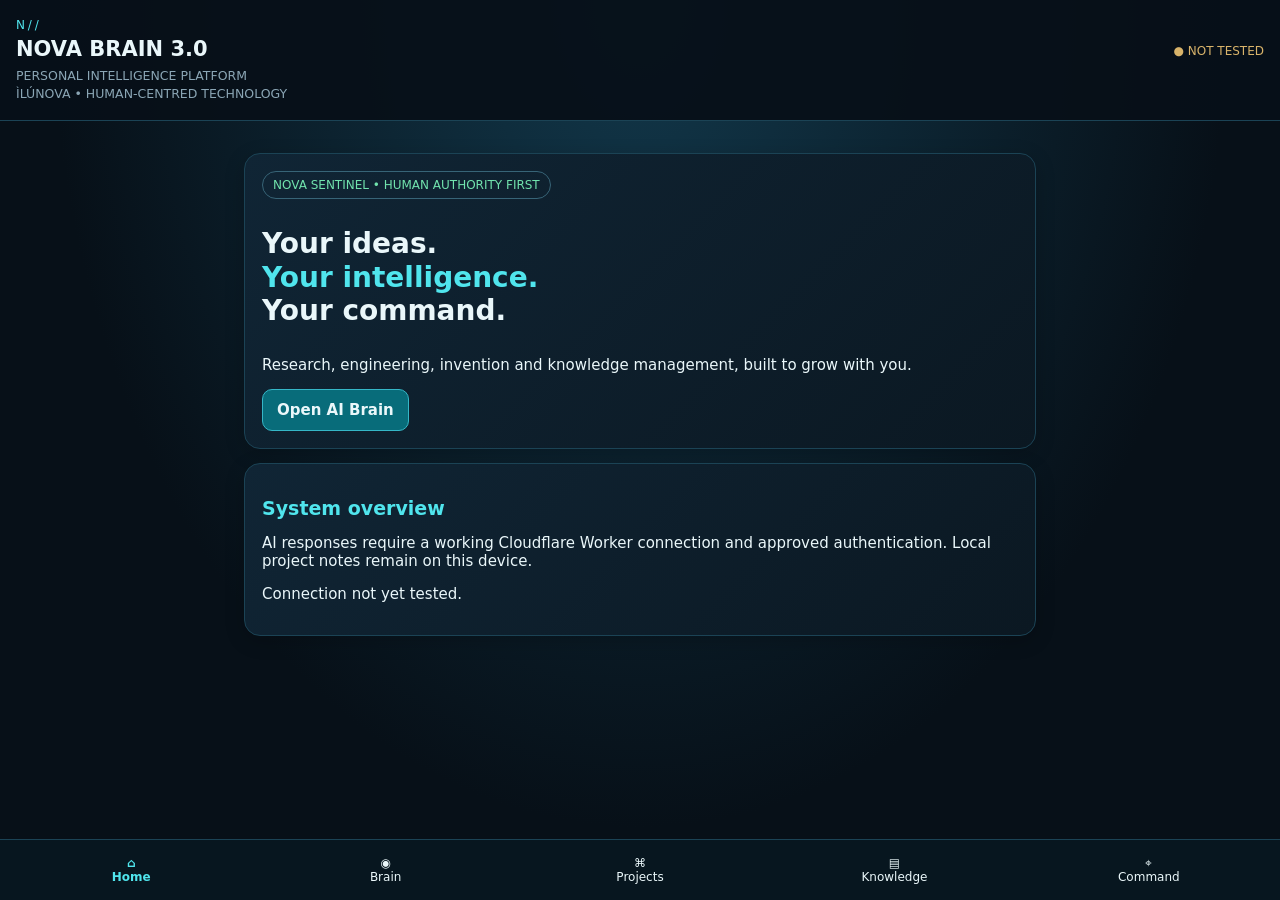
==== index.html @ 09edb377 "Fix NOVA chat request payload for deployed Worker" ====
<!doctype html>
<html lang="en"><head><meta charset="utf-8"><meta name="viewport" content="width=device-width,initial-scale=1,viewport-fit=cover"><meta name="theme-color" content="#071018"><meta name="description" content="NOVA BRAIN 3.0 personal intelligence platform"><link rel="manifest" href="./manifest.webmanifest"><title>NOVA BRAIN 3.0</title><style>
:root{color-scheme:dark;--bg:#071018;--panel:#0d1b27;--line:#1b4355;--cyan:#50e5ed;--gold:#d8b36a;--muted:#8ba6b5;--white:#eaf7fa;--green:#71e3ad}*{box-sizing:border-box}body{margin:0;background:radial-gradient(ellipse at top,#12384b,#071018 65%);color:var(--white);font:15px system-ui,Arial,sans-serif;min-height:100vh}header{padding:18px 16px;border-bottom:1px solid var(--line);background:#071018ee;position:sticky;top:0;z-index:3}.brand{color:var(--cyan);font-size:12px;letter-spacing:.24em}.top{display:flex;justify-content:space-between;align-items:center;gap:12px}h1{font-size:21px;margin:5px 0}h2{font-size:19px;color:var(--cyan)}h3{color:var(--gold)}small,.muted{color:var(--muted)}.status{font-size:12px;color:var(--gold)}main{max-width:820px;margin:auto;padding:18px 14px 100px}.panel{border:1px solid var(--line);background:linear-gradient(135deg,#102535,#0b1822);border-radius:16px;padding:17px;margin:14px 0;box-shadow:0 5px 20px #0003}.hero{font-size:28px;font-weight:750;line-height:1.2}.hero em{font-style:normal;color:var(--cyan)}button,input,textarea{font:inherit}button{border:1px solid var(--line);background:#123345;color:var(--white);border-radius:10px;padding:11px 14px;cursor:pointer}button.primary{background:#086c7a;border-color:#35b7c7;font-weight:700}button:disabled{opacity:.55}input,textarea{background:#07151f;border:1px solid #315568;border-radius:10px;color:var(--white);padding:12px;width:100%}textarea{min-height:100px;resize:vertical}.actions{display:flex;gap:8px;flex-wrap:wrap;margin-top:10px}.log{min-height:160px;max-height:52vh;overflow:auto;white-space:pre-wrap;overflow-wrap:anywhere}.msg{padding:11px;margin:8px 0;border:1px solid #274a5a;border-radius:12px;background:#091924}.msg.user{border-color:#267e8b}.msg strong{color:var(--gold);display:block;margin-bottom:5px}.hidden{display:none!important}nav{position:fixed;bottom:0;left:0;right:0;display:flex;justify-content:space-around;background:#081720f5;border-top:1px solid var(--line);padding:8px 4px max(8px,env(safe-area-inset-bottom));z-index:5}nav button{border:0;background:transparent;font-size:12px;flex:1;padding:8px 2px}nav button.active{color:var(--cyan);font-weight:700}.pill{display:inline-block;border:1px solid #376477;border-radius:20px;padding:6px 10px;color:var(--green);font-size:12px}.item{padding:10px 0;border-bottom:1px solid var(--line)}.item:last-child{border:0}label{display:block;color:var(--muted);margin:12px 0 6px}.warn{color:#f3c98a}.error{color:#ffb0aa}
</style></head><body><header><div class="top"><div><div class="brand">N//</div><h1>NOVA BRAIN 3.0</h1><small>PERSONAL INTELLIGENCE PLATFORM</small></div><span class="status" id="status">● NOT TESTED</span></div><small>ÌLÚNOVA • HUMAN-CENTRED TECHNOLOGY</small></header><main>
<section id="home"><div class="panel"><div class="pill">NOVA SENTINEL • HUMAN AUTHORITY FIRST</div><p class="hero">Your ideas.<br><em>Your intelligence.</em><br>Your command.</p><p>Research, engineering, invention and knowledge management, built to grow with you.</p><button class="primary" data-go="brain">Open AI Brain</button></div><div class="panel"><h2>System overview</h2><p>AI responses require a working Cloudflare Worker connection and approved authentication. Local project notes remain on this device.</p><p id="overview">Connection not yet tested.</p></div></section>
<section id="brain" class="hidden"><h2>AI Brain</h2><p class="muted">Secure conversation workspace • backend connection required</p><div class="panel"><h3>Conversation Console</h3><div class="log" id="log" aria-live="polite"><div class="msg"><strong>NOVA</strong>Interface ready. Use Test connection first.</div></div><label for="prompt">Message to NOVA</label><textarea id="prompt" maxlength="4000" placeholder="Ask NOVA a question..."></textarea><div class="actions"><button class="primary" id="send">Send to NOVA</button><button id="test">Test connection</button><button id="clear">Clear conversation</button></div><p class="muted" id="feedback"></p></div></section>
<section id="projects" class="hidden"><h2>Projects</h2><div class="panel"><p class="muted">Private local project notes (stored in this browser).</p><label for="projectName">Project name</label><input id="projectName" maxlength="100" placeholder="e.g. ILÚNOVA Engineering"><label for="projectNote">Description</label><textarea id="projectNote" maxlength="3000" placeholder="Project goals and next steps"></textarea><button id="addProject" class="primary">Save project</button><div id="projectList"></div></div></section>
<section id="knowledge" class="hidden"><h2>Knowledge Base</h2><div class="panel"><p class="muted">Local notes only. Do not store passwords, API keys or sensitive information here.</p><label for="noteTitle">Title</label><input id="noteTitle" maxlength="100" placeholder="Research topic"><label for="noteBody">Note</label><textarea id="noteBody" maxlength="5000" placeholder="Your findings"></textarea><div class="actions"><button id="addNote" class="primary">Save note</button><button id="export">Export local data</button></div><div id="noteList"></div></div></section>
<section id="command" class="hidden"><h2>Command Center</h2><div class="panel"><h3>Connection</h3><p>Cloudflare Worker:</p><small id="endpoint"></small><p id="health">Not tested.</p><button id="check">Check Worker status</button></div><div class="panel"><h3>NOVA SENTINEL</h3><p>Founder approval is required before external actions. This interface does not automatically transfer money, modify external services, or execute AI-generated commands.</p><p class="warn">Do not paste API keys or NOVA_ACCESS_TOKEN into this app. Browser authentication must be configured securely on the backend.</p></div></section>
</main><nav aria-label="Main navigation"><button data-go="home" class="active">⌂<br>Home</button><button data-go="brain">◉<br>Brain</button><button data-go="projects">⌘<br>Projects</button><button data-go="knowledge">▤<br>Knowledge</button><button data-go="command">⌖<br>Command</button></nav><script>
'use strict';
const WORKER='https://nova-ai-worker.firstmajid75.workers.dev';
const $=id=>document.getElementById(id);
$('endpoint').textContent=WORKER;
const tabs=['home','brain','projects','knowledge','command'];
function go(name){for(const t of tabs)$(t).classList.toggle('hidden',t!==name);document.querySelectorAll('[data-go]').forEach(b=>b.classList.toggle('active',b.dataset.go===name));}
document.querySelectorAll('[data-go]').forEach(b=>b.addEventListener('click',()=>go(b.dataset.go)));
function message(role,content){const d=document.createElement('div');d.className='msg '+(role==='You'?'user':'');const strong=document.createElement('strong');strong.textContent=role;const body=document.createElement('div');body.textContent=content;d.append(strong,body);$('log').append(d);$('log').scrollTop=$('log').scrollHeight;}
let conversation=[];
async function request(path,options={}){const ctrl=new AbortController();const timer=setTimeout(()=>ctrl.abort(),20000);try{return await fetch(WORKER+path,{...options,mode:'cors',credentials:'omit',signal:ctrl.signal,cache:'no-store'});}finally{clearTimeout(timer);}}
async function check(){ $('health').textContent='Checking...';try{const r=await request('/');const raw=await r.text();let data;try{data=JSON.parse(raw)}catch{data={message:raw.slice(0,200)}}const result=`Worker HTTP ${r.status}: ${data.status||data.message||data.name||'Response received'}`;$('health').textContent=result;$('overview').textContent=result;$('status').textContent=r.ok?'● WORKER ONLINE':'● WORKER ERROR';return r.ok;}catch(e){const result='Worker unreachable from this page: '+(e.name==='AbortError'?'request timed out':e.message)+'. Check deployment and CORS.';$('health').textContent=result;$('overview').textContent=result;$('status').textContent='● CONNECTION ERROR';return false;}}
$('check').onclick=check;$('test').onclick=check;
$('clear').onclick=()=>{conversation=[];$('log').replaceChildren();message('NOVA','Conversation cleared on this page.');};
$('send').onclick=async()=>{const prompt=$('prompt').value.trim();if(!prompt)return;message('You',prompt);$('prompt').value='';$('send').disabled=true;$('feedback').textContent='Contacting NOVA backend...';const candidate=[...conversation,{role:'user',content:prompt}].slice(-12);try{const r=await request('/chat',{method:'POST',headers:{'Content-Type':'application/json'},body:JSON.stringify({message:prompt})});const raw=await r.text();let data;try{data=JSON.parse(raw)}catch{data={error:raw.slice(0,250)}}if(!r.ok){let detail=typeof data.error==='string'?data.error:(data.error?.message||data.message||'Request rejected');if(r.status===401||r.status===403)detail='Authentication is required. Configure secure browser login (such as Cloudflare Access); do not insert the secret token in HTML.';throw Error(`HTTP ${r.status}: ${detail}`);}const answer=data.reply||data.response||data.message||data.output_text||data.choices?.[0]?.message?.content;if(typeof answer!=='string'||!answer.trim())throw Error('Worker replied, but no recognized AI response text was returned. Check backend response format.');message('NOVA',answer);conversation=[...candidate,{role:'assistant',content:answer}].slice(-12);$('feedback').textContent='Response received.';$('status').textContent='● AI RESPONDING';}catch(e){message('System','AI connection not yet working: '+(e.name==='AbortError'?'request timed out':e.message));$('feedback').textContent='Backend configuration or authentication needs attention.';}finally{$('send').disabled=false;}};
const key='nova_brain_3_local_v1';function load(){try{const o=JSON.parse(localStorage.getItem(key)||'{}');return {projects:Array.isArray(o.projects)?o.projects:[],notes:Array.isArray(o.notes)?o.notes:[]};}catch{return {projects:[],notes:[]}}}let store=load();function save(){try{localStorage.setItem(key,JSON.stringify(store));return true}catch{alert('Browser storage unavailable. Export your data for backup.');return false;}}
function render(kind,target){const root=$(target);root.replaceChildren();store[kind].forEach((entry,i)=>{const d=document.createElement('div');d.className='item';const h=document.createElement('h3');h.textContent=entry.title;const p=document.createElement('p');p.style.whiteSpace='pre-wrap';p.textContent=entry.body;const b=document.createElement('button');b.textContent='Delete';b.onclick=()=>{if(confirm('Delete this local item?')){store[kind].splice(i,1);save();render(kind,target)}};d.append(h,p,b);root.append(d);});}
function add(kind,titleId,bodyId,target){const title=$(titleId).value.trim(),body=$(bodyId).value.trim();if(!title)return alert('Enter a title first.');store[kind].unshift({title,body,created:new Date().toISOString()});save();$(titleId).value='';$(bodyId).value='';render(kind,target);}
$('addProject').onclick=()=>add('projects','projectName','projectNote','projectList');$('addNote').onclick=()=>add('notes','noteTitle','noteBody','noteList');
$('export').onclick=()=>{const blob=new Blob([JSON.stringify(store,null,2)],{type:'application/json'});const url=URL.createObjectURL(blob);const a=document.createElement('a');a.href=url;a.download='nova-local-backup.json';a.click();setTimeout(()=>URL.revokeObjectURL(url),1000)};
render('projects','projectList');render('notes','noteList');
</script></body></html>
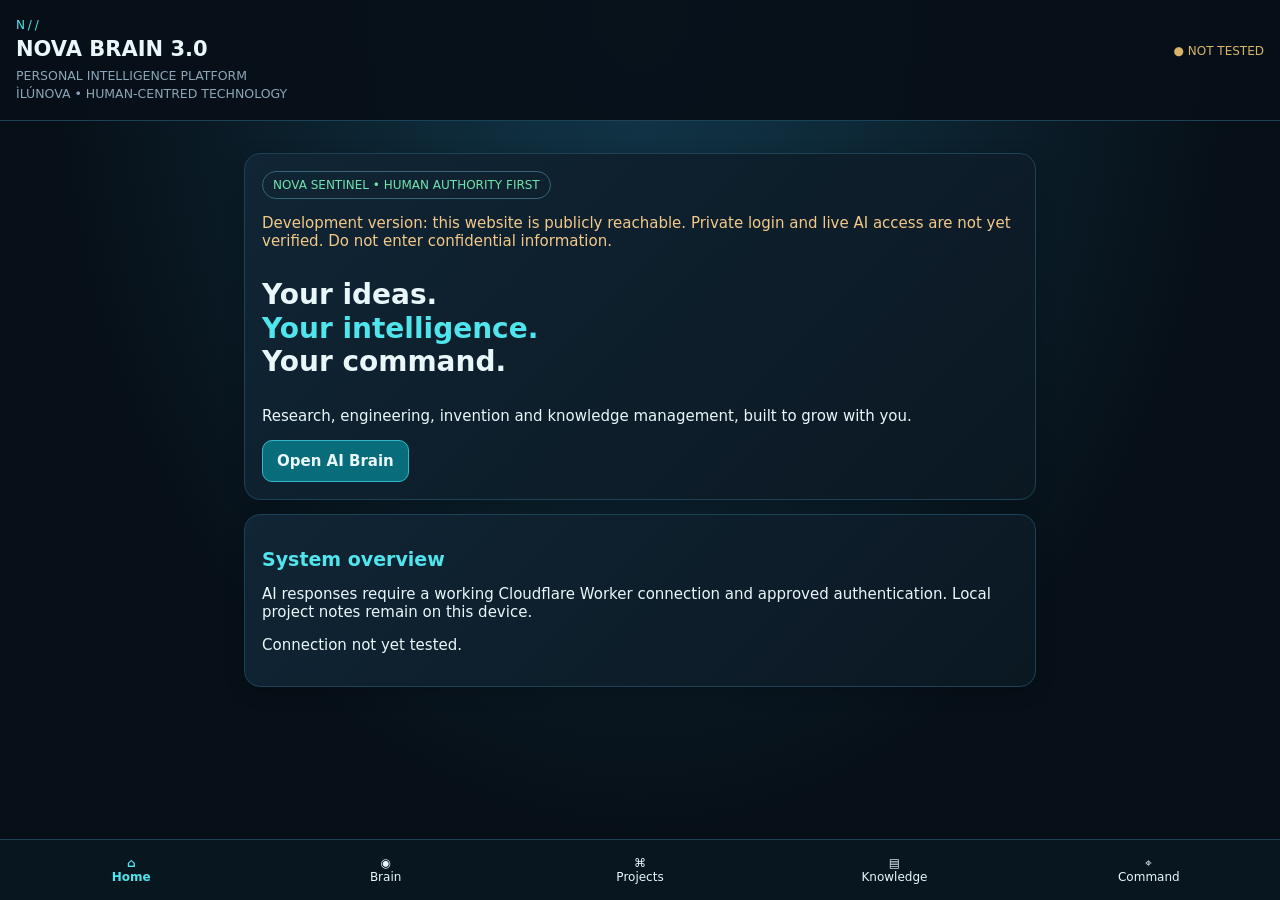
==== commit 36de53fc: "Add visible privacy warnings before private authentication is ready" ====
--- a/index.html
+++ b/index.html
@@ -2,10 +2,10 @@
 <html lang="en"><head><meta charset="utf-8"><meta name="viewport" content="width=device-width,initial-scale=1,viewport-fit=cover"><meta name="theme-color" content="#071018"><meta name="description" content="NOVA BRAIN 3.0 personal intelligence platform"><link rel="manifest" href="./manifest.webmanifest"><title>NOVA BRAIN 3.0</title><style>
 :root{color-scheme:dark;--bg:#071018;--panel:#0d1b27;--line:#1b4355;--cyan:#50e5ed;--gold:#d8b36a;--muted:#8ba6b5;--white:#eaf7fa;--green:#71e3ad}*{box-sizing:border-box}body{margin:0;background:radial-gradient(ellipse at top,#12384b,#071018 65%);color:var(--white);font:15px system-ui,Arial,sans-serif;min-height:100vh}header{padding:18px 16px;border-bottom:1px solid var(--line);background:#071018ee;position:sticky;top:0;z-index:3}.brand{color:var(--cyan);font-size:12px;letter-spacing:.24em}.top{display:flex;justify-content:space-between;align-items:center;gap:12px}h1{font-size:21px;margin:5px 0}h2{font-size:19px;color:var(--cyan)}h3{color:var(--gold)}small,.muted{color:var(--muted)}.status{font-size:12px;color:var(--gold)}main{max-width:820px;margin:auto;padding:18px 14px 100px}.panel{border:1px solid var(--line);background:linear-gradient(135deg,#102535,#0b1822);border-radius:16px;padding:17px;margin:14px 0;box-shadow:0 5px 20px #0003}.hero{font-size:28px;font-weight:750;line-height:1.2}.hero em{font-style:normal;color:var(--cyan)}button,input,textarea{font:inherit}button{border:1px solid var(--line);background:#123345;color:var(--white);border-radius:10px;padding:11px 14px;cursor:pointer}button.primary{background:#086c7a;border-color:#35b7c7;font-weight:700}button:disabled{opacity:.55}input,textarea{background:#07151f;border:1px solid #315568;border-radius:10px;color:var(--white);padding:12px;width:100%}textarea{min-height:100px;resize:vertical}.actions{display:flex;gap:8px;flex-wrap:wrap;margin-top:10px}.log{min-height:160px;max-height:52vh;overflow:auto;white-space:pre-wrap;overflow-wrap:anywhere}.msg{padding:11px;margin:8px 0;border:1px solid #274a5a;border-radius:12px;background:#091924}.msg.user{border-color:#267e8b}.msg strong{color:var(--gold);display:block;margin-bottom:5px}.hidden{display:none!important}nav{position:fixed;bottom:0;left:0;right:0;display:flex;justify-content:space-around;background:#081720f5;border-top:1px solid var(--line);padding:8px 4px max(8px,env(safe-area-inset-bottom));z-index:5}nav button{border:0;background:transparent;font-size:12px;flex:1;padding:8px 2px}nav button.active{color:var(--cyan);font-weight:700}.pill{display:inline-block;border:1px solid #376477;border-radius:20px;padding:6px 10px;color:var(--green);font-size:12px}.item{padding:10px 0;border-bottom:1px solid var(--line)}.item:last-child{border:0}label{display:block;color:var(--muted);margin:12px 0 6px}.warn{color:#f3c98a}.error{color:#ffb0aa}
 </style></head><body><header><div class="top"><div><div class="brand">N//</div><h1>NOVA BRAIN 3.0</h1><small>PERSONAL INTELLIGENCE PLATFORM</small></div><span class="status" id="status">● NOT TESTED</span></div><small>ÌLÚNOVA • HUMAN-CENTRED TECHNOLOGY</small></header><main>
-<section id="home"><div class="panel"><div class="pill">NOVA SENTINEL • HUMAN AUTHORITY FIRST</div><p class="hero">Your ideas.<br><em>Your intelligence.</em><br>Your command.</p><p>Research, engineering, invention and knowledge management, built to grow with you.</p><button class="primary" data-go="brain">Open AI Brain</button></div><div class="panel"><h2>System overview</h2><p>AI responses require a working Cloudflare Worker connection and approved authentication. Local project notes remain on this device.</p><p id="overview">Connection not yet tested.</p></div></section>
-<section id="brain" class="hidden"><h2>AI Brain</h2><p class="muted">Secure conversation workspace • backend connection required</p><div class="panel"><h3>Conversation Console</h3><div class="log" id="log" aria-live="polite"><div class="msg"><strong>NOVA</strong>Interface ready. Use Test connection first.</div></div><label for="prompt">Message to NOVA</label><textarea id="prompt" maxlength="4000" placeholder="Ask NOVA a question..."></textarea><div class="actions"><button class="primary" id="send">Send to NOVA</button><button id="test">Test connection</button><button id="clear">Clear conversation</button></div><p class="muted" id="feedback"></p></div></section>
-<section id="projects" class="hidden"><h2>Projects</h2><div class="panel"><p class="muted">Private local project notes (stored in this browser).</p><label for="projectName">Project name</label><input id="projectName" maxlength="100" placeholder="e.g. ILÚNOVA Engineering"><label for="projectNote">Description</label><textarea id="projectNote" maxlength="3000" placeholder="Project goals and next steps"></textarea><button id="addProject" class="primary">Save project</button><div id="projectList"></div></div></section>
-<section id="knowledge" class="hidden"><h2>Knowledge Base</h2><div class="panel"><p class="muted">Local notes only. Do not store passwords, API keys or sensitive information here.</p><label for="noteTitle">Title</label><input id="noteTitle" maxlength="100" placeholder="Research topic"><label for="noteBody">Note</label><textarea id="noteBody" maxlength="5000" placeholder="Your findings"></textarea><div class="actions"><button id="addNote" class="primary">Save note</button><button id="export">Export local data</button></div><div id="noteList"></div></div></section>
+<section id="home"><div class="panel"><div class="pill">NOVA SENTINEL • HUMAN AUTHORITY FIRST</div><p class="warn">Development version: this website is publicly reachable. Private login and live AI access are not yet verified. Do not enter confidential information.</p><p class="hero">Your ideas.<br><em>Your intelligence.</em><br>Your command.</p><p>Research, engineering, invention and knowledge management, built to grow with you.</p><button class="primary" data-go="brain">Open AI Brain</button></div><div class="panel"><h2>System overview</h2><p>AI responses require a working Cloudflare Worker connection and approved authentication. Local project notes remain on this device.</p><p id="overview">Connection not yet tested.</p></div></section>
+<section id="brain" class="hidden"><h2>AI Brain</h2><p class="muted">Secure conversation workspace • backend connection required</p><div class="panel"><h3>Conversation Console</h3><div class="log" id="log" aria-live="polite"><div class="msg"><strong>NOVA</strong>Interface ready. Use Test connection first.</div></div><label for="prompt">Message to NOVA</label><textarea id="prompt" maxlength="4000" placeholder="Ask NOVA a question..."></textarea><div class="actions"><button class="primary" id="send">Send to NOVA</button><button id="test">Check Worker status</button><button id="clear">Clear conversation</button></div><p class="muted" id="feedback"></p></div></section>
+<section id="projects" class="hidden"><h2>Projects</h2><div class="panel"><p class="muted">Notes stored in this browser are not encrypted. Avoid confidential inventions, passwords, identity documents and sensitive personal data.</p><label for="projectName">Project name</label><input id="projectName" maxlength="100" placeholder="e.g. ILÚNOVA Engineering"><label for="projectNote">Description</label><textarea id="projectNote" maxlength="3000" placeholder="Project goals and next steps"></textarea><button id="addProject" class="primary">Save project</button><div id="projectList"></div></div></section>
+<section id="knowledge" class="hidden"><h2>Knowledge Base</h2><div class="panel"><p class="muted">Local browser notes are not encrypted or synced. Do not store passwords, API keys, confidential inventions, identity documents or sensitive information here.</p><label for="noteTitle">Title</label><input id="noteTitle" maxlength="100" placeholder="Research topic"><label for="noteBody">Note</label><textarea id="noteBody" maxlength="5000" placeholder="Your findings"></textarea><div class="actions"><button id="addNote" class="primary">Save note</button><button id="export">Export local data</button></div><div id="noteList"></div></div></section>
 <section id="command" class="hidden"><h2>Command Center</h2><div class="panel"><h3>Connection</h3><p>Cloudflare Worker:</p><small id="endpoint"></small><p id="health">Not tested.</p><button id="check">Check Worker status</button></div><div class="panel"><h3>NOVA SENTINEL</h3><p>Founder approval is required before external actions. This interface does not automatically transfer money, modify external services, or execute AI-generated commands.</p><p class="warn">Do not paste API keys or NOVA_ACCESS_TOKEN into this app. Browser authentication must be configured securely on the backend.</p></div></section>
 </main><nav aria-label="Main navigation"><button data-go="home" class="active">⌂<br>Home</button><button data-go="brain">◉<br>Brain</button><button data-go="projects">⌘<br>Projects</button><button data-go="knowledge">▤<br>Knowledge</button><button data-go="command">⌖<br>Command</button></nav><script>
 'use strict';
@@ -18,10 +18,10 @@
 function message(role,content){const d=document.createElement('div');d.className='msg '+(role==='You'?'user':'');const strong=document.createElement('strong');strong.textContent=role;const body=document.createElement('div');body.textContent=content;d.append(strong,body);$('log').append(d);$('log').scrollTop=$('log').scrollHeight;}
 let conversation=[];
 async function request(path,options={}){const ctrl=new AbortController();const timer=setTimeout(()=>ctrl.abort(),20000);try{return await fetch(WORKER+path,{...options,mode:'cors',credentials:'omit',signal:ctrl.signal,cache:'no-store'});}finally{clearTimeout(timer);}}
-async function check(){ $('health').textContent='Checking...';try{const r=await request('/');const raw=await r.text();let data;try{data=JSON.parse(raw)}catch{data={message:raw.slice(0,200)}}const result=`Worker HTTP ${r.status}: ${data.status||data.message||data.name||'Response received'}`;$('health').textContent=result;$('overview').textContent=result;$('status').textContent=r.ok?'● WORKER ONLINE':'● WORKER ERROR';return r.ok;}catch(e){const result='Worker unreachable from this page: '+(e.name==='AbortError'?'request timed out':e.message)+'. Check deployment and CORS.';$('health').textContent=result;$('overview').textContent=result;$('status').textContent='● CONNECTION ERROR';return false;}}
+async function check(){ $('health').textContent='Checking...';try{const r=await request('/');const raw=await r.text();let data;try{data=JSON.parse(raw)}catch{data={message:raw.slice(0,200)}}const result=`Worker HTTP ${r.status}: ${data.status||data.message||data.name||'Response received'}. This checks Worker availability, not OpenAI or private login.`;$('health').textContent=result;$('overview').textContent=result;$('status').textContent=r.ok?'● WORKER ONLINE':'● WORKER ERROR';return r.ok;}catch(e){const result='Worker unreachable from this page: '+(e.name==='AbortError'?'request timed out':e.message)+'. Check deployment and CORS.';$('health').textContent=result;$('overview').textContent=result;$('status').textContent='● CONNECTION ERROR';return false;}}
 $('check').onclick=check;$('test').onclick=check;
 $('clear').onclick=()=>{conversation=[];$('log').replaceChildren();message('NOVA','Conversation cleared on this page.');};
-$('send').onclick=async()=>{const prompt=$('prompt').value.trim();if(!prompt)return;message('You',prompt);$('prompt').value='';$('send').disabled=true;$('feedback').textContent='Contacting NOVA backend...';const candidate=[...conversation,{role:'user',content:prompt}].slice(-12);try{const r=await request('/chat',{method:'POST',headers:{'Content-Type':'application/json'},body:JSON.stringify({message:prompt})});const raw=await r.text();let data;try{data=JSON.parse(raw)}catch{data={error:raw.slice(0,250)}}if(!r.ok){let detail=typeof data.error==='string'?data.error:(data.error?.message||data.message||'Request rejected');if(r.status===401||r.status===403)detail='Authentication is required. Configure secure browser login (such as Cloudflare Access); do not insert the secret token in HTML.';throw Error(`HTTP ${r.status}: ${detail}`);}const answer=data.reply||data.response||data.message||data.output_text||data.choices?.[0]?.message?.content;if(typeof answer!=='string'||!answer.trim())throw Error('Worker replied, but no recognized AI response text was returned. Check backend response format.');message('NOVA',answer);conversation=[...candidate,{role:'assistant',content:answer}].slice(-12);$('feedback').textContent='Response received.';$('status').textContent='● AI RESPONDING';}catch(e){message('System','AI connection not yet working: '+(e.name==='AbortError'?'request timed out':e.message));$('feedback').textContent='Backend configuration or authentication needs attention.';}finally{$('send').disabled=false;}};
+$('send').onclick=async()=>{const prompt=$('prompt').value.trim();if(!prompt)return;message('You',prompt);$('prompt').value='';$('send').disabled=true;$('feedback').textContent='Contacting NOVA backend...';const candidate=[...conversation,{role:'user',content:prompt}].slice(-12);try{const r=await request('/chat',{method:'POST',headers:{'Content-Type':'application/json'},body:JSON.stringify({message:prompt})});const raw=await r.text();let data;try{data=JSON.parse(raw)}catch{data={error:'Unexpected backend response'}}if(!r.ok){let detail=typeof data.error==='string'?data.error:(data.error?.message||data.message||'Request rejected');if(r.status===401||r.status===403)detail='Authentication is required. Configure secure browser login (such as Cloudflare Access); do not insert the secret token in HTML.';if(r.status===502 && data.code)detail+=` (${data.code}${Number.isInteger(data.upstream_status)?`, upstream HTTP ${data.upstream_status}`:''})`;throw Error(`HTTP ${r.status}: ${detail}`);}const answer=data.reply||data.response||data.message||data.output_text||data.choices?.[0]?.message?.content;if(typeof answer!=='string'||!answer.trim())throw Error('Worker replied, but no recognized AI response text was returned. Check backend response format.');message('NOVA',answer);conversation=[...candidate,{role:'assistant',content:answer}].slice(-12);$('feedback').textContent='Response received.';$('status').textContent='● AI RESPONDING';}catch(e){message('System','AI connection not yet working: '+(e.name==='AbortError'?'request timed out':e.message));$('feedback').textContent='Backend configuration or authentication needs attention.';}finally{$('send').disabled=false;}};
 const key='nova_brain_3_local_v1';function load(){try{const o=JSON.parse(localStorage.getItem(key)||'{}');return {projects:Array.isArray(o.projects)?o.projects:[],notes:Array.isArray(o.notes)?o.notes:[]};}catch{return {projects:[],notes:[]}}}let store=load();function save(){try{localStorage.setItem(key,JSON.stringify(store));return true}catch{alert('Browser storage unavailable. Export your data for backup.');return false;}}
 function render(kind,target){const root=$(target);root.replaceChildren();store[kind].forEach((entry,i)=>{const d=document.createElement('div');d.className='item';const h=document.createElement('h3');h.textContent=entry.title;const p=document.createElement('p');p.style.whiteSpace='pre-wrap';p.textContent=entry.body;const b=document.createElement('button');b.textContent='Delete';b.onclick=()=>{if(confirm('Delete this local item?')){store[kind].splice(i,1);save();render(kind,target)}};d.append(h,p,b);root.append(d);});}
 function add(kind,titleId,bodyId,target){const title=$(titleId).value.trim(),body=$(bodyId).value.trim();if(!title)return alert('Enter a title first.');store[kind].unshift({title,body,created:new Date().toISOString()});save();$(titleId).value='';$(bodyId).value='';render(kind,target);}
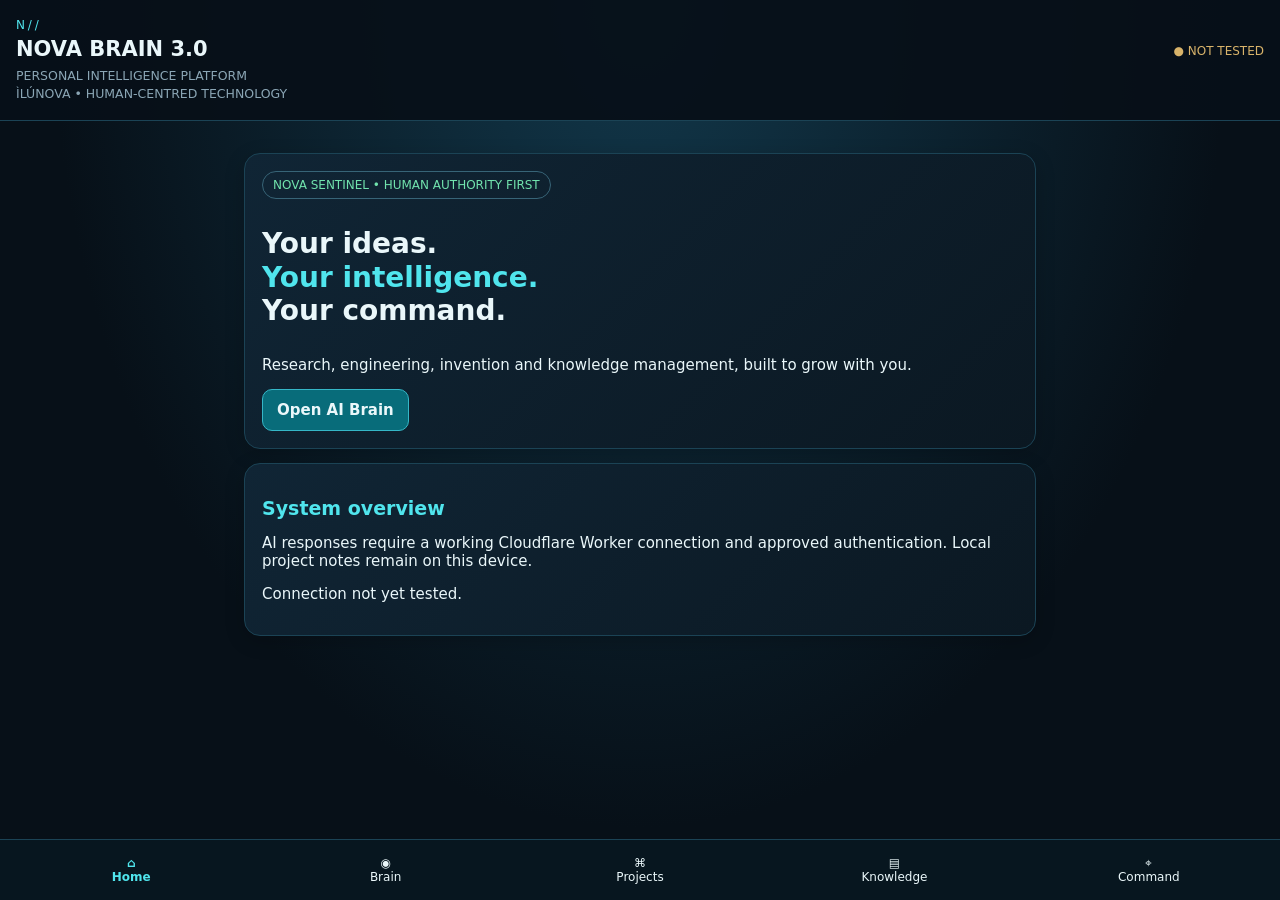
==== commit 9797f38e: "Fix conversation history transport and clarify health versus AI checks" ====
--- a/index.html
+++ b/index.html
@@ -2,10 +2,10 @@
 <html lang="en"><head><meta charset="utf-8"><meta name="viewport" content="width=device-width,initial-scale=1,viewport-fit=cover"><meta name="theme-color" content="#071018"><meta name="description" content="NOVA BRAIN 3.0 personal intelligence platform"><link rel="manifest" href="./manifest.webmanifest"><title>NOVA BRAIN 3.0</title><style>
 :root{color-scheme:dark;--bg:#071018;--panel:#0d1b27;--line:#1b4355;--cyan:#50e5ed;--gold:#d8b36a;--muted:#8ba6b5;--white:#eaf7fa;--green:#71e3ad}*{box-sizing:border-box}body{margin:0;background:radial-gradient(ellipse at top,#12384b,#071018 65%);color:var(--white);font:15px system-ui,Arial,sans-serif;min-height:100vh}header{padding:18px 16px;border-bottom:1px solid var(--line);background:#071018ee;position:sticky;top:0;z-index:3}.brand{color:var(--cyan);font-size:12px;letter-spacing:.24em}.top{display:flex;justify-content:space-between;align-items:center;gap:12px}h1{font-size:21px;margin:5px 0}h2{font-size:19px;color:var(--cyan)}h3{color:var(--gold)}small,.muted{color:var(--muted)}.status{font-size:12px;color:var(--gold)}main{max-width:820px;margin:auto;padding:18px 14px 100px}.panel{border:1px solid var(--line);background:linear-gradient(135deg,#102535,#0b1822);border-radius:16px;padding:17px;margin:14px 0;box-shadow:0 5px 20px #0003}.hero{font-size:28px;font-weight:750;line-height:1.2}.hero em{font-style:normal;color:var(--cyan)}button,input,textarea{font:inherit}button{border:1px solid var(--line);background:#123345;color:var(--white);border-radius:10px;padding:11px 14px;cursor:pointer}button.primary{background:#086c7a;border-color:#35b7c7;font-weight:700}button:disabled{opacity:.55}input,textarea{background:#07151f;border:1px solid #315568;border-radius:10px;color:var(--white);padding:12px;width:100%}textarea{min-height:100px;resize:vertical}.actions{display:flex;gap:8px;flex-wrap:wrap;margin-top:10px}.log{min-height:160px;max-height:52vh;overflow:auto;white-space:pre-wrap;overflow-wrap:anywhere}.msg{padding:11px;margin:8px 0;border:1px solid #274a5a;border-radius:12px;background:#091924}.msg.user{border-color:#267e8b}.msg strong{color:var(--gold);display:block;margin-bottom:5px}.hidden{display:none!important}nav{position:fixed;bottom:0;left:0;right:0;display:flex;justify-content:space-around;background:#081720f5;border-top:1px solid var(--line);padding:8px 4px max(8px,env(safe-area-inset-bottom));z-index:5}nav button{border:0;background:transparent;font-size:12px;flex:1;padding:8px 2px}nav button.active{color:var(--cyan);font-weight:700}.pill{display:inline-block;border:1px solid #376477;border-radius:20px;padding:6px 10px;color:var(--green);font-size:12px}.item{padding:10px 0;border-bottom:1px solid var(--line)}.item:last-child{border:0}label{display:block;color:var(--muted);margin:12px 0 6px}.warn{color:#f3c98a}.error{color:#ffb0aa}
 </style></head><body><header><div class="top"><div><div class="brand">N//</div><h1>NOVA BRAIN 3.0</h1><small>PERSONAL INTELLIGENCE PLATFORM</small></div><span class="status" id="status">● NOT TESTED</span></div><small>ÌLÚNOVA • HUMAN-CENTRED TECHNOLOGY</small></header><main>
-<section id="home"><div class="panel"><div class="pill">NOVA SENTINEL • HUMAN AUTHORITY FIRST</div><p class="warn">Development version: this website is publicly reachable. Private login and live AI access are not yet verified. Do not enter confidential information.</p><p class="hero">Your ideas.<br><em>Your intelligence.</em><br>Your command.</p><p>Research, engineering, invention and knowledge management, built to grow with you.</p><button class="primary" data-go="brain">Open AI Brain</button></div><div class="panel"><h2>System overview</h2><p>AI responses require a working Cloudflare Worker connection and approved authentication. Local project notes remain on this device.</p><p id="overview">Connection not yet tested.</p></div></section>
-<section id="brain" class="hidden"><h2>AI Brain</h2><p class="muted">Secure conversation workspace • backend connection required</p><div class="panel"><h3>Conversation Console</h3><div class="log" id="log" aria-live="polite"><div class="msg"><strong>NOVA</strong>Interface ready. Use Test connection first.</div></div><label for="prompt">Message to NOVA</label><textarea id="prompt" maxlength="4000" placeholder="Ask NOVA a question..."></textarea><div class="actions"><button class="primary" id="send">Send to NOVA</button><button id="test">Check Worker status</button><button id="clear">Clear conversation</button></div><p class="muted" id="feedback"></p></div></section>
-<section id="projects" class="hidden"><h2>Projects</h2><div class="panel"><p class="muted">Notes stored in this browser are not encrypted. Avoid confidential inventions, passwords, identity documents and sensitive personal data.</p><label for="projectName">Project name</label><input id="projectName" maxlength="100" placeholder="e.g. ILÚNOVA Engineering"><label for="projectNote">Description</label><textarea id="projectNote" maxlength="3000" placeholder="Project goals and next steps"></textarea><button id="addProject" class="primary">Save project</button><div id="projectList"></div></div></section>
-<section id="knowledge" class="hidden"><h2>Knowledge Base</h2><div class="panel"><p class="muted">Local browser notes are not encrypted or synced. Do not store passwords, API keys, confidential inventions, identity documents or sensitive information here.</p><label for="noteTitle">Title</label><input id="noteTitle" maxlength="100" placeholder="Research topic"><label for="noteBody">Note</label><textarea id="noteBody" maxlength="5000" placeholder="Your findings"></textarea><div class="actions"><button id="addNote" class="primary">Save note</button><button id="export">Export local data</button></div><div id="noteList"></div></div></section>
+<section id="home"><div class="panel"><div class="pill">NOVA SENTINEL • HUMAN AUTHORITY FIRST</div><p class="hero">Your ideas.<br><em>Your intelligence.</em><br>Your command.</p><p>Research, engineering, invention and knowledge management, built to grow with you.</p><button class="primary" data-go="brain">Open AI Brain</button></div><div class="panel"><h2>System overview</h2><p>AI responses require a working Cloudflare Worker connection and approved authentication. Local project notes remain on this device.</p><p id="overview">Connection not yet tested.</p></div></section>
+<section id="brain" class="hidden"><h2>AI Brain</h2><p class="muted">Secure conversation workspace • backend connection required</p><div class="panel"><h3>Conversation Console</h3><div class="log" id="log" aria-live="polite"><div class="msg"><strong>NOVA</strong>Interface ready. Use Test connection first.</div></div><label for="prompt">Message to NOVA</label><textarea id="prompt" maxlength="4000" placeholder="Ask NOVA a question..."></textarea><div class="actions"><button class="primary" id="send">Send to NOVA</button><button id="test">Test connection</button><button id="clear">Clear conversation</button></div><p class="muted" id="feedback"></p></div></section>
+<section id="projects" class="hidden"><h2>Projects</h2><div class="panel"><p class="muted">Private local project notes (stored in this browser).</p><label for="projectName">Project name</label><input id="projectName" maxlength="100" placeholder="e.g. ILÚNOVA Engineering"><label for="projectNote">Description</label><textarea id="projectNote" maxlength="3000" placeholder="Project goals and next steps"></textarea><button id="addProject" class="primary">Save project</button><div id="projectList"></div></div></section>
+<section id="knowledge" class="hidden"><h2>Knowledge Base</h2><div class="panel"><p class="muted">Local notes only. Do not store passwords, API keys or sensitive information here.</p><label for="noteTitle">Title</label><input id="noteTitle" maxlength="100" placeholder="Research topic"><label for="noteBody">Note</label><textarea id="noteBody" maxlength="5000" placeholder="Your findings"></textarea><div class="actions"><button id="addNote" class="primary">Save note</button><button id="export">Export local data</button></div><div id="noteList"></div></div></section>
 <section id="command" class="hidden"><h2>Command Center</h2><div class="panel"><h3>Connection</h3><p>Cloudflare Worker:</p><small id="endpoint"></small><p id="health">Not tested.</p><button id="check">Check Worker status</button></div><div class="panel"><h3>NOVA SENTINEL</h3><p>Founder approval is required before external actions. This interface does not automatically transfer money, modify external services, or execute AI-generated commands.</p><p class="warn">Do not paste API keys or NOVA_ACCESS_TOKEN into this app. Browser authentication must be configured securely on the backend.</p></div></section>
 </main><nav aria-label="Main navigation"><button data-go="home" class="active">⌂<br>Home</button><button data-go="brain">◉<br>Brain</button><button data-go="projects">⌘<br>Projects</button><button data-go="knowledge">▤<br>Knowledge</button><button data-go="command">⌖<br>Command</button></nav><script>
 'use strict';
@@ -18,10 +18,10 @@
 function message(role,content){const d=document.createElement('div');d.className='msg '+(role==='You'?'user':'');const strong=document.createElement('strong');strong.textContent=role;const body=document.createElement('div');body.textContent=content;d.append(strong,body);$('log').append(d);$('log').scrollTop=$('log').scrollHeight;}
 let conversation=[];
 async function request(path,options={}){const ctrl=new AbortController();const timer=setTimeout(()=>ctrl.abort(),20000);try{return await fetch(WORKER+path,{...options,mode:'cors',credentials:'omit',signal:ctrl.signal,cache:'no-store'});}finally{clearTimeout(timer);}}
-async function check(){ $('health').textContent='Checking...';try{const r=await request('/');const raw=await r.text();let data;try{data=JSON.parse(raw)}catch{data={message:raw.slice(0,200)}}const result=`Worker HTTP ${r.status}: ${data.status||data.message||data.name||'Response received'}. This checks Worker availability, not OpenAI or private login.`;$('health').textContent=result;$('overview').textContent=result;$('status').textContent=r.ok?'● WORKER ONLINE':'● WORKER ERROR';return r.ok;}catch(e){const result='Worker unreachable from this page: '+(e.name==='AbortError'?'request timed out':e.message)+'. Check deployment and CORS.';$('health').textContent=result;$('overview').textContent=result;$('status').textContent='● CONNECTION ERROR';return false;}}
-$('check').onclick=check;$('test').onclick=check;
+async function check(){ $('health').textContent='Checking...';try{const r=await request('/');const raw=await r.text();let data;try{data=JSON.parse(raw)}catch{data={message:raw.slice(0,200)}}const result=`Worker HTTP ${r.status}: ${data.status||data.message||data.name||'Response received'}`;$('health').textContent=result;$('overview').textContent=result;$('status').textContent=r.ok?'● WORKER ONLINE':'● WORKER ERROR';return r.ok;}catch(e){const result='Worker unreachable from this page: '+(e.name==='AbortError'?'request timed out':e.message)+'. Check deployment and CORS.';$('health').textContent=result;$('overview').textContent=result;$('status').textContent='● CONNECTION ERROR';return false;}}
+$('check').onclick=check;$('test').onclick=async()=>{const online=await check();$('feedback').textContent=online?'Worker reachable only; AI chat and authentication are NOT verified. Send a message after secure login is configured to test AI.':'Worker health check failed. AI chat not tested.';};
 $('clear').onclick=()=>{conversation=[];$('log').replaceChildren();message('NOVA','Conversation cleared on this page.');};
-$('send').onclick=async()=>{const prompt=$('prompt').value.trim();if(!prompt)return;message('You',prompt);$('prompt').value='';$('send').disabled=true;$('feedback').textContent='Contacting NOVA backend...';const candidate=[...conversation,{role:'user',content:prompt}].slice(-12);try{const r=await request('/chat',{method:'POST',headers:{'Content-Type':'application/json'},body:JSON.stringify({message:prompt})});const raw=await r.text();let data;try{data=JSON.parse(raw)}catch{data={error:'Unexpected backend response'}}if(!r.ok){let detail=typeof data.error==='string'?data.error:(data.error?.message||data.message||'Request rejected');if(r.status===401||r.status===403)detail='Authentication is required. Configure secure browser login (such as Cloudflare Access); do not insert the secret token in HTML.';if(r.status===502 && data.code)detail+=` (${data.code}${Number.isInteger(data.upstream_status)?`, upstream HTTP ${data.upstream_status}`:''})`;throw Error(`HTTP ${r.status}: ${detail}`);}const answer=data.reply||data.response||data.message||data.output_text||data.choices?.[0]?.message?.content;if(typeof answer!=='string'||!answer.trim())throw Error('Worker replied, but no recognized AI response text was returned. Check backend response format.');message('NOVA',answer);conversation=[...candidate,{role:'assistant',content:answer}].slice(-12);$('feedback').textContent='Response received.';$('status').textContent='● AI RESPONDING';}catch(e){message('System','AI connection not yet working: '+(e.name==='AbortError'?'request timed out':e.message));$('feedback').textContent='Backend configuration or authentication needs attention.';}finally{$('send').disabled=false;}};
+$('send').onclick=async()=>{const prompt=$('prompt').value.trim();if(!prompt)return;message('You',prompt);$('prompt').value='';$('send').disabled=true;$('feedback').textContent='Contacting NOVA backend...';const candidate=[...conversation,{role:'user',content:prompt}].slice(-11);try{const r=await request('/chat',{method:'POST',headers:{'Content-Type':'application/json'},body:JSON.stringify({messages:candidate})});const raw=await r.text();let data;try{data=JSON.parse(raw)}catch{data={error:raw.slice(0,250)}}if(!r.ok){let detail=typeof data.error==='string'?data.error:(data.error?.message||data.message||'Request rejected');if(r.status===502 && data.upstream_status)detail += ` (AI provider HTTP ${data.upstream_status}; check API billing, key permissions, and model access in the provider dashboard)`;if(r.status===401||r.status===403)detail='Authentication is required. Configure secure browser login (such as Cloudflare Access); do not insert the secret token in HTML.';throw Error(`HTTP ${r.status}: ${detail}`);}const answer=data.reply||data.response||data.message||data.output_text||data.choices?.[0]?.message?.content;if(typeof answer!=='string'||!answer.trim())throw Error('Worker replied, but no recognized AI response text was returned. Check backend response format.');message('NOVA',answer);conversation=[...candidate,{role:'assistant',content:answer}].slice(-12);$('feedback').textContent='Response received.';$('status').textContent='● AI RESPONDING';}catch(e){message('System','AI connection not yet working: '+(e.name==='AbortError'?'request timed out':e.message));$('feedback').textContent='Backend configuration or authentication needs attention.';}finally{$('send').disabled=false;}};
 const key='nova_brain_3_local_v1';function load(){try{const o=JSON.parse(localStorage.getItem(key)||'{}');return {projects:Array.isArray(o.projects)?o.projects:[],notes:Array.isArray(o.notes)?o.notes:[]};}catch{return {projects:[],notes:[]}}}let store=load();function save(){try{localStorage.setItem(key,JSON.stringify(store));return true}catch{alert('Browser storage unavailable. Export your data for backup.');return false;}}
 function render(kind,target){const root=$(target);root.replaceChildren();store[kind].forEach((entry,i)=>{const d=document.createElement('div');d.className='item';const h=document.createElement('h3');h.textContent=entry.title;const p=document.createElement('p');p.style.whiteSpace='pre-wrap';p.textContent=entry.body;const b=document.createElement('button');b.textContent='Delete';b.onclick=()=>{if(confirm('Delete this local item?')){store[kind].splice(i,1);save();render(kind,target)}};d.append(h,p,b);root.append(d);});}
 function add(kind,titleId,bodyId,target){const title=$(titleId).value.trim(),body=$(bodyId).value.trim();if(!title)return alert('Enter a title first.');store[kind].unshift({title,body,created:new Date().toISOString()});save();$(titleId).value='';$(bodyId).value='';render(kind,target);}
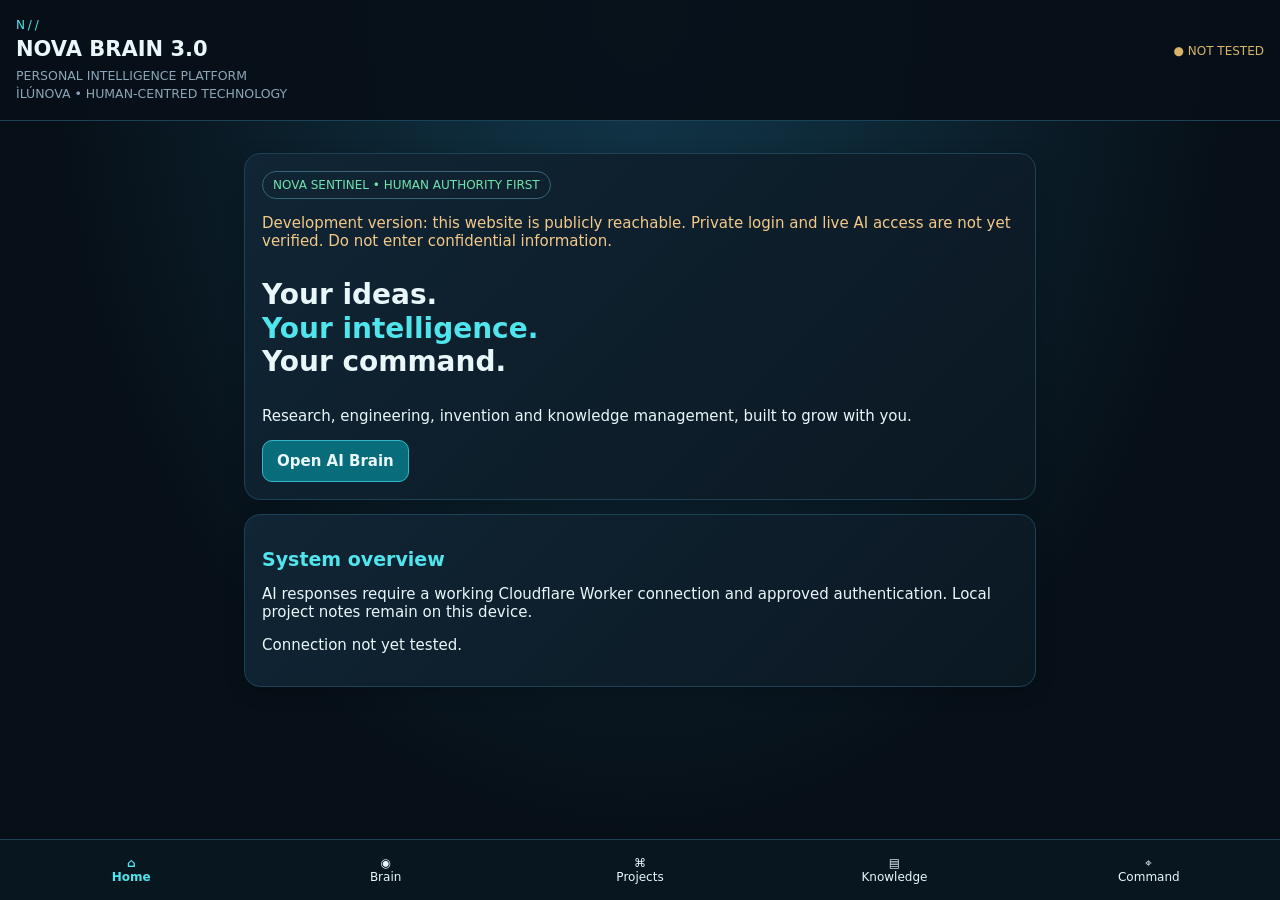
==== commit b66f2464: "Merge 99b6da58f15541ce1469b08fd9ec8adc95d7145c into 09edb377eaf75d30200850568d2585f2b19b836f" ====
--- a/index.html
+++ b/index.html
@@ -2,10 +2,10 @@
 <html lang="en"><head><meta charset="utf-8"><meta name="viewport" content="width=device-width,initial-scale=1,viewport-fit=cover"><meta name="theme-color" content="#071018"><meta name="description" content="NOVA BRAIN 3.0 personal intelligence platform"><link rel="manifest" href="./manifest.webmanifest"><title>NOVA BRAIN 3.0</title><style>
 :root{color-scheme:dark;--bg:#071018;--panel:#0d1b27;--line:#1b4355;--cyan:#50e5ed;--gold:#d8b36a;--muted:#8ba6b5;--white:#eaf7fa;--green:#71e3ad}*{box-sizing:border-box}body{margin:0;background:radial-gradient(ellipse at top,#12384b,#071018 65%);color:var(--white);font:15px system-ui,Arial,sans-serif;min-height:100vh}header{padding:18px 16px;border-bottom:1px solid var(--line);background:#071018ee;position:sticky;top:0;z-index:3}.brand{color:var(--cyan);font-size:12px;letter-spacing:.24em}.top{display:flex;justify-content:space-between;align-items:center;gap:12px}h1{font-size:21px;margin:5px 0}h2{font-size:19px;color:var(--cyan)}h3{color:var(--gold)}small,.muted{color:var(--muted)}.status{font-size:12px;color:var(--gold)}main{max-width:820px;margin:auto;padding:18px 14px 100px}.panel{border:1px solid var(--line);background:linear-gradient(135deg,#102535,#0b1822);border-radius:16px;padding:17px;margin:14px 0;box-shadow:0 5px 20px #0003}.hero{font-size:28px;font-weight:750;line-height:1.2}.hero em{font-style:normal;color:var(--cyan)}button,input,textarea{font:inherit}button{border:1px solid var(--line);background:#123345;color:var(--white);border-radius:10px;padding:11px 14px;cursor:pointer}button.primary{background:#086c7a;border-color:#35b7c7;font-weight:700}button:disabled{opacity:.55}input,textarea{background:#07151f;border:1px solid #315568;border-radius:10px;color:var(--white);padding:12px;width:100%}textarea{min-height:100px;resize:vertical}.actions{display:flex;gap:8px;flex-wrap:wrap;margin-top:10px}.log{min-height:160px;max-height:52vh;overflow:auto;white-space:pre-wrap;overflow-wrap:anywhere}.msg{padding:11px;margin:8px 0;border:1px solid #274a5a;border-radius:12px;background:#091924}.msg.user{border-color:#267e8b}.msg strong{color:var(--gold);display:block;margin-bottom:5px}.hidden{display:none!important}nav{position:fixed;bottom:0;left:0;right:0;display:flex;justify-content:space-around;background:#081720f5;border-top:1px solid var(--line);padding:8px 4px max(8px,env(safe-area-inset-bottom));z-index:5}nav button{border:0;background:transparent;font-size:12px;flex:1;padding:8px 2px}nav button.active{color:var(--cyan);font-weight:700}.pill{display:inline-block;border:1px solid #376477;border-radius:20px;padding:6px 10px;color:var(--green);font-size:12px}.item{padding:10px 0;border-bottom:1px solid var(--line)}.item:last-child{border:0}label{display:block;color:var(--muted);margin:12px 0 6px}.warn{color:#f3c98a}.error{color:#ffb0aa}
 </style></head><body><header><div class="top"><div><div class="brand">N//</div><h1>NOVA BRAIN 3.0</h1><small>PERSONAL INTELLIGENCE PLATFORM</small></div><span class="status" id="status">● NOT TESTED</span></div><small>ÌLÚNOVA • HUMAN-CENTRED TECHNOLOGY</small></header><main>
-<section id="home"><div class="panel"><div class="pill">NOVA SENTINEL • HUMAN AUTHORITY FIRST</div><p class="hero">Your ideas.<br><em>Your intelligence.</em><br>Your command.</p><p>Research, engineering, invention and knowledge management, built to grow with you.</p><button class="primary" data-go="brain">Open AI Brain</button></div><div class="panel"><h2>System overview</h2><p>AI responses require a working Cloudflare Worker connection and approved authentication. Local project notes remain on this device.</p><p id="overview">Connection not yet tested.</p></div></section>
-<section id="brain" class="hidden"><h2>AI Brain</h2><p class="muted">Secure conversation workspace • backend connection required</p><div class="panel"><h3>Conversation Console</h3><div class="log" id="log" aria-live="polite"><div class="msg"><strong>NOVA</strong>Interface ready. Use Test connection first.</div></div><label for="prompt">Message to NOVA</label><textarea id="prompt" maxlength="4000" placeholder="Ask NOVA a question..."></textarea><div class="actions"><button class="primary" id="send">Send to NOVA</button><button id="test">Test connection</button><button id="clear">Clear conversation</button></div><p class="muted" id="feedback"></p></div></section>
-<section id="projects" class="hidden"><h2>Projects</h2><div class="panel"><p class="muted">Private local project notes (stored in this browser).</p><label for="projectName">Project name</label><input id="projectName" maxlength="100" placeholder="e.g. ILÚNOVA Engineering"><label for="projectNote">Description</label><textarea id="projectNote" maxlength="3000" placeholder="Project goals and next steps"></textarea><button id="addProject" class="primary">Save project</button><div id="projectList"></div></div></section>
-<section id="knowledge" class="hidden"><h2>Knowledge Base</h2><div class="panel"><p class="muted">Local notes only. Do not store passwords, API keys or sensitive information here.</p><label for="noteTitle">Title</label><input id="noteTitle" maxlength="100" placeholder="Research topic"><label for="noteBody">Note</label><textarea id="noteBody" maxlength="5000" placeholder="Your findings"></textarea><div class="actions"><button id="addNote" class="primary">Save note</button><button id="export">Export local data</button></div><div id="noteList"></div></div></section>
+<section id="home"><div class="panel"><div class="pill">NOVA SENTINEL • HUMAN AUTHORITY FIRST</div><p class="warn">Development version: this website is publicly reachable. Private login and live AI access are not yet verified. Do not enter confidential information.</p><p class="hero">Your ideas.<br><em>Your intelligence.</em><br>Your command.</p><p>Research, engineering, invention and knowledge management, built to grow with you.</p><button class="primary" data-go="brain">Open AI Brain</button></div><div class="panel"><h2>System overview</h2><p>AI responses require a working Cloudflare Worker connection and approved authentication. Local project notes remain on this device.</p><p id="overview">Connection not yet tested.</p></div></section>
+<section id="brain" class="hidden"><h2>AI Brain</h2><p class="muted">Secure conversation workspace • backend connection required</p><div class="panel"><h3>Conversation Console</h3><div class="log" id="log" aria-live="polite"><div class="msg"><strong>NOVA</strong>Interface ready. Use Test connection first.</div></div><label for="prompt">Message to NOVA</label><textarea id="prompt" maxlength="4000" placeholder="Ask NOVA a question..."></textarea><div class="actions"><button class="primary" id="send">Send to NOVA</button><button id="test">Check Worker status</button><button id="clear">Clear conversation</button></div><p class="muted" id="feedback"></p></div></section>
+<section id="projects" class="hidden"><h2>Projects</h2><div class="panel"><p class="muted">Notes stored in this browser are not encrypted. Avoid confidential inventions, passwords, identity documents and sensitive personal data.</p><label for="projectName">Project name</label><input id="projectName" maxlength="100" placeholder="e.g. ILÚNOVA Engineering"><label for="projectNote">Description</label><textarea id="projectNote" maxlength="3000" placeholder="Project goals and next steps"></textarea><button id="addProject" class="primary">Save project</button><div id="projectList"></div></div></section>
+<section id="knowledge" class="hidden"><h2>Knowledge Base</h2><div class="panel"><p class="muted">Local browser notes are not encrypted or synced. Do not store passwords, API keys, confidential inventions, identity documents or sensitive information here.</p><label for="noteTitle">Title</label><input id="noteTitle" maxlength="100" placeholder="Research topic"><label for="noteBody">Note</label><textarea id="noteBody" maxlength="5000" placeholder="Your findings"></textarea><div class="actions"><button id="addNote" class="primary">Save note</button><button id="export">Export local data</button></div><div id="noteList"></div></div></section>
 <section id="command" class="hidden"><h2>Command Center</h2><div class="panel"><h3>Connection</h3><p>Cloudflare Worker:</p><small id="endpoint"></small><p id="health">Not tested.</p><button id="check">Check Worker status</button></div><div class="panel"><h3>NOVA SENTINEL</h3><p>Founder approval is required before external actions. This interface does not automatically transfer money, modify external services, or execute AI-generated commands.</p><p class="warn">Do not paste API keys or NOVA_ACCESS_TOKEN into this app. Browser authentication must be configured securely on the backend.</p></div></section>
 </main><nav aria-label="Main navigation"><button data-go="home" class="active">⌂<br>Home</button><button data-go="brain">◉<br>Brain</button><button data-go="projects">⌘<br>Projects</button><button data-go="knowledge">▤<br>Knowledge</button><button data-go="command">⌖<br>Command</button></nav><script>
 'use strict';
@@ -17,11 +17,11 @@
 document.querySelectorAll('[data-go]').forEach(b=>b.addEventListener('click',()=>go(b.dataset.go)));
 function message(role,content){const d=document.createElement('div');d.className='msg '+(role==='You'?'user':'');const strong=document.createElement('strong');strong.textContent=role;const body=document.createElement('div');body.textContent=content;d.append(strong,body);$('log').append(d);$('log').scrollTop=$('log').scrollHeight;}
 let conversation=[];
-async function request(path,options={}){const ctrl=new AbortController();const timer=setTimeout(()=>ctrl.abort(),20000);try{return await fetch(WORKER+path,{...options,mode:'cors',credentials:'omit',signal:ctrl.signal,cache:'no-store'});}finally{clearTimeout(timer);}}
-async function check(){ $('health').textContent='Checking...';try{const r=await request('/');const raw=await r.text();let data;try{data=JSON.parse(raw)}catch{data={message:raw.slice(0,200)}}const result=`Worker HTTP ${r.status}: ${data.status||data.message||data.name||'Response received'}`;$('health').textContent=result;$('overview').textContent=result;$('status').textContent=r.ok?'● WORKER ONLINE':'● WORKER ERROR';return r.ok;}catch(e){const result='Worker unreachable from this page: '+(e.name==='AbortError'?'request timed out':e.message)+'. Check deployment and CORS.';$('health').textContent=result;$('overview').textContent=result;$('status').textContent='● CONNECTION ERROR';return false;}}
-$('check').onclick=check;$('test').onclick=async()=>{const online=await check();$('feedback').textContent=online?'Worker reachable only; AI chat and authentication are NOT verified. Send a message after secure login is configured to test AI.':'Worker health check failed. AI chat not tested.';};
+async function request(path,options={}){const ctrl=new AbortController();const timer=setTimeout(()=>ctrl.abort(),30000);try{return await fetch(WORKER+path,{...options,mode:'cors',credentials:'omit',signal:ctrl.signal,cache:'no-store'});}finally{clearTimeout(timer);}}
+async function check(){ $('health').textContent='Checking...';try{const r=await request('/');const raw=await r.text();let data;try{data=JSON.parse(raw)}catch{data={message:raw.slice(0,200)}}const result=`Worker HTTP ${r.status}: ${data.status||data.message||data.name||'Response received'}. This checks Worker availability, not OpenAI or private login.`;$('health').textContent=result;$('overview').textContent=result;$('status').textContent=r.ok?'● WORKER ONLINE':'● WORKER ERROR';return r.ok;}catch(e){const result='Worker unreachable from this page: '+(e.name==='AbortError'?'request timed out':e.message)+'. Check deployment and CORS.';$('health').textContent=result;$('overview').textContent=result;$('status').textContent='● CONNECTION ERROR';return false;}}
+$('check').onclick=check;$('test').onclick=check;
 $('clear').onclick=()=>{conversation=[];$('log').replaceChildren();message('NOVA','Conversation cleared on this page.');};
-$('send').onclick=async()=>{const prompt=$('prompt').value.trim();if(!prompt)return;message('You',prompt);$('prompt').value='';$('send').disabled=true;$('feedback').textContent='Contacting NOVA backend...';const candidate=[...conversation,{role:'user',content:prompt}].slice(-11);try{const r=await request('/chat',{method:'POST',headers:{'Content-Type':'application/json'},body:JSON.stringify({messages:candidate})});const raw=await r.text();let data;try{data=JSON.parse(raw)}catch{data={error:raw.slice(0,250)}}if(!r.ok){let detail=typeof data.error==='string'?data.error:(data.error?.message||data.message||'Request rejected');if(r.status===502 && data.upstream_status)detail += ` (AI provider HTTP ${data.upstream_status}; check API billing, key permissions, and model access in the provider dashboard)`;if(r.status===401||r.status===403)detail='Authentication is required. Configure secure browser login (such as Cloudflare Access); do not insert the secret token in HTML.';throw Error(`HTTP ${r.status}: ${detail}`);}const answer=data.reply||data.response||data.message||data.output_text||data.choices?.[0]?.message?.content;if(typeof answer!=='string'||!answer.trim())throw Error('Worker replied, but no recognized AI response text was returned. Check backend response format.');message('NOVA',answer);conversation=[...candidate,{role:'assistant',content:answer}].slice(-12);$('feedback').textContent='Response received.';$('status').textContent='● AI RESPONDING';}catch(e){message('System','AI connection not yet working: '+(e.name==='AbortError'?'request timed out':e.message));$('feedback').textContent='Backend configuration or authentication needs attention.';}finally{$('send').disabled=false;}};
+$('send').onclick=async()=>{const prompt=$('prompt').value.trim();if(!prompt)return;message('You',prompt);$('prompt').value='';$('send').disabled=true;$('feedback').textContent='Contacting NOVA backend...';const candidate=[...conversation,{role:'user',content:prompt}].slice(-12);try{const r=await request('/chat',{method:'POST',headers:{'Content-Type':'application/json'},body:JSON.stringify({message:prompt})});const raw=await r.text();let data;try{data=JSON.parse(raw)}catch{data={error:'Unexpected backend response'}}if(!r.ok){let detail=typeof data.error==='string'?data.error:(data.error?.message||data.message||'Request rejected');if(r.status===401||r.status===403)detail='Authentication is required. Configure secure browser login (such as Cloudflare Access); do not insert the secret token in HTML.';if(r.status===502 && data.code)detail+=` (${data.code}${Number.isInteger(data.upstream_status)?`, upstream HTTP ${data.upstream_status}`:''})`;throw Error(`HTTP ${r.status}: ${detail}`);}const answer=data.reply||data.response||data.message||data.output_text||data.choices?.[0]?.message?.content;if(typeof answer!=='string'||!answer.trim())throw Error('Worker replied, but no recognized AI response text was returned. Check backend response format.');message('NOVA',answer);conversation=[...candidate,{role:'assistant',content:answer}].slice(-12);$('feedback').textContent='Response received.';$('status').textContent='● AI RESPONDING';}catch(e){message('System','AI connection not yet working: '+(e.name==='AbortError'?'request timed out':e.message));$('feedback').textContent='Backend configuration or authentication needs attention.';}finally{$('send').disabled=false;}};
 const key='nova_brain_3_local_v1';function load(){try{const o=JSON.parse(localStorage.getItem(key)||'{}');return {projects:Array.isArray(o.projects)?o.projects:[],notes:Array.isArray(o.notes)?o.notes:[]};}catch{return {projects:[],notes:[]}}}let store=load();function save(){try{localStorage.setItem(key,JSON.stringify(store));return true}catch{alert('Browser storage unavailable. Export your data for backup.');return false;}}
 function render(kind,target){const root=$(target);root.replaceChildren();store[kind].forEach((entry,i)=>{const d=document.createElement('div');d.className='item';const h=document.createElement('h3');h.textContent=entry.title;const p=document.createElement('p');p.style.whiteSpace='pre-wrap';p.textContent=entry.body;const b=document.createElement('button');b.textContent='Delete';b.onclick=()=>{if(confirm('Delete this local item?')){store[kind].splice(i,1);save();render(kind,target)}};d.append(h,p,b);root.append(d);});}
 function add(kind,titleId,bodyId,target){const title=$(titleId).value.trim(),body=$(bodyId).value.trim();if(!title)return alert('Enter a title first.');store[kind].unshift({title,body,created:new Date().toISOString()});save();$(titleId).value='';$(bodyId).value='';render(kind,target);}
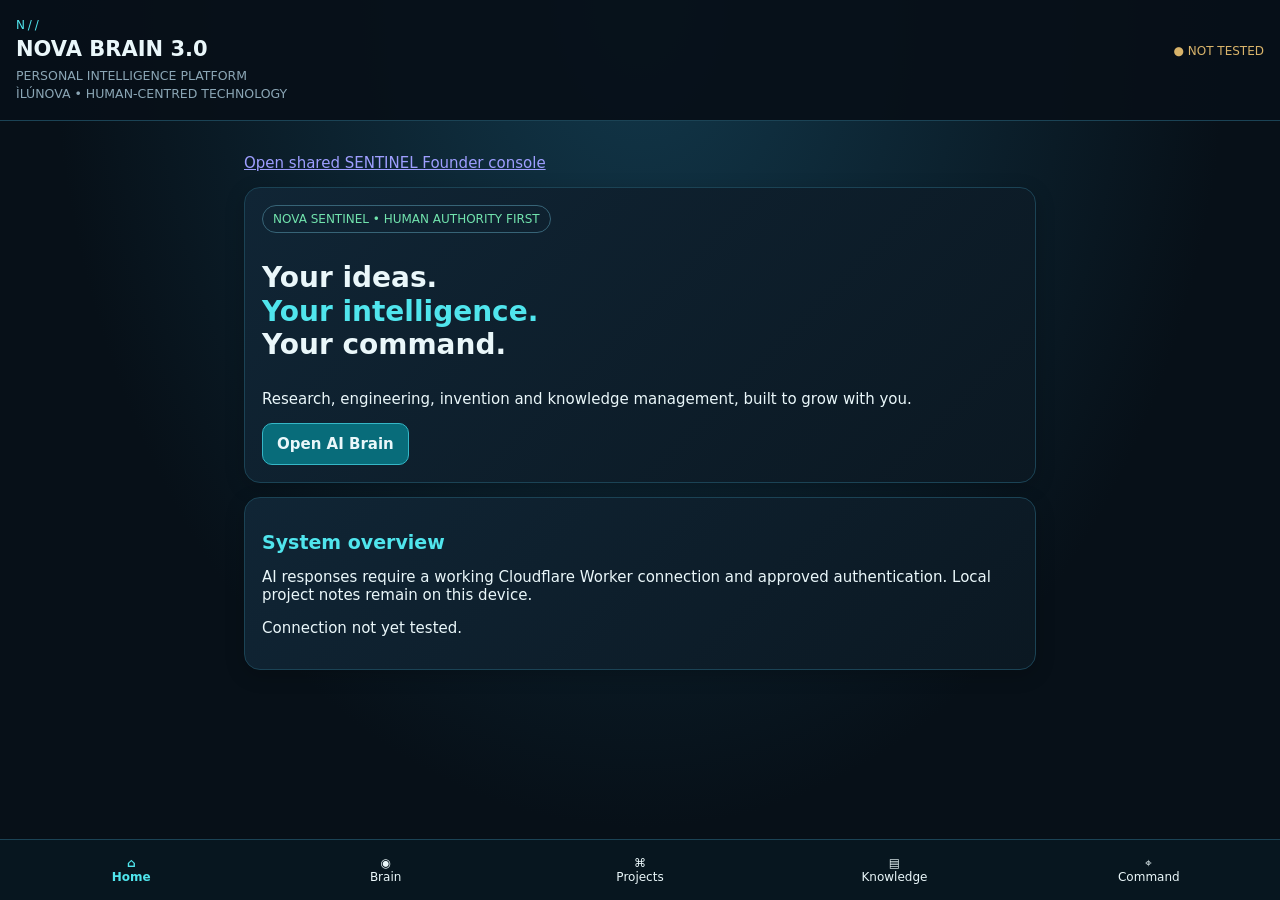
==== commit f280276d: "Connect Brain staging to shared SENTINEL console and close provider path" ====
--- a/index.html
+++ b/index.html
@@ -1,15 +1,15 @@
 <!doctype html>
-<html lang="en"><head><meta charset="utf-8"><meta name="viewport" content="width=device-width,initial-scale=1,viewport-fit=cover"><meta name="theme-color" content="#071018"><meta name="description" content="NOVA BRAIN 3.0 personal intelligence platform"><link rel="manifest" href="./manifest.webmanifest"><title>NOVA BRAIN 3.0</title><style>
+<html lang="en"><head><meta http-equiv="Content-Security-Policy" content="default-src 'self'; script-src 'unsafe-inline'; style-src 'unsafe-inline'; img-src 'self' data:; connect-src 'none'; object-src 'none'; base-uri 'none'; form-action 'none'"><meta charset="utf-8"><meta name="viewport" content="width=device-width,initial-scale=1,viewport-fit=cover"><meta name="theme-color" content="#071018"><meta name="description" content="NOVA BRAIN 3.0 personal intelligence platform"><link rel="manifest" href="./manifest.webmanifest"><title>NOVA BRAIN 3.0</title><style>
 :root{color-scheme:dark;--bg:#071018;--panel:#0d1b27;--line:#1b4355;--cyan:#50e5ed;--gold:#d8b36a;--muted:#8ba6b5;--white:#eaf7fa;--green:#71e3ad}*{box-sizing:border-box}body{margin:0;background:radial-gradient(ellipse at top,#12384b,#071018 65%);color:var(--white);font:15px system-ui,Arial,sans-serif;min-height:100vh}header{padding:18px 16px;border-bottom:1px solid var(--line);background:#071018ee;position:sticky;top:0;z-index:3}.brand{color:var(--cyan);font-size:12px;letter-spacing:.24em}.top{display:flex;justify-content:space-between;align-items:center;gap:12px}h1{font-size:21px;margin:5px 0}h2{font-size:19px;color:var(--cyan)}h3{color:var(--gold)}small,.muted{color:var(--muted)}.status{font-size:12px;color:var(--gold)}main{max-width:820px;margin:auto;padding:18px 14px 100px}.panel{border:1px solid var(--line);background:linear-gradient(135deg,#102535,#0b1822);border-radius:16px;padding:17px;margin:14px 0;box-shadow:0 5px 20px #0003}.hero{font-size:28px;font-weight:750;line-height:1.2}.hero em{font-style:normal;color:var(--cyan)}button,input,textarea{font:inherit}button{border:1px solid var(--line);background:#123345;color:var(--white);border-radius:10px;padding:11px 14px;cursor:pointer}button.primary{background:#086c7a;border-color:#35b7c7;font-weight:700}button:disabled{opacity:.55}input,textarea{background:#07151f;border:1px solid #315568;border-radius:10px;color:var(--white);padding:12px;width:100%}textarea{min-height:100px;resize:vertical}.actions{display:flex;gap:8px;flex-wrap:wrap;margin-top:10px}.log{min-height:160px;max-height:52vh;overflow:auto;white-space:pre-wrap;overflow-wrap:anywhere}.msg{padding:11px;margin:8px 0;border:1px solid #274a5a;border-radius:12px;background:#091924}.msg.user{border-color:#267e8b}.msg strong{color:var(--gold);display:block;margin-bottom:5px}.hidden{display:none!important}nav{position:fixed;bottom:0;left:0;right:0;display:flex;justify-content:space-around;background:#081720f5;border-top:1px solid var(--line);padding:8px 4px max(8px,env(safe-area-inset-bottom));z-index:5}nav button{border:0;background:transparent;font-size:12px;flex:1;padding:8px 2px}nav button.active{color:var(--cyan);font-weight:700}.pill{display:inline-block;border:1px solid #376477;border-radius:20px;padding:6px 10px;color:var(--green);font-size:12px}.item{padding:10px 0;border-bottom:1px solid var(--line)}.item:last-child{border:0}label{display:block;color:var(--muted);margin:12px 0 6px}.warn{color:#f3c98a}.error{color:#ffb0aa}
-</style></head><body><header><div class="top"><div><div class="brand">N//</div><h1>NOVA BRAIN 3.0</h1><small>PERSONAL INTELLIGENCE PLATFORM</small></div><span class="status" id="status">● NOT TESTED</span></div><small>ÌLÚNOVA • HUMAN-CENTRED TECHNOLOGY</small></header><main>
-<section id="home"><div class="panel"><div class="pill">NOVA SENTINEL • HUMAN AUTHORITY FIRST</div><p class="warn">Development version: this website is publicly reachable. Private login and live AI access are not yet verified. Do not enter confidential information.</p><p class="hero">Your ideas.<br><em>Your intelligence.</em><br>Your command.</p><p>Research, engineering, invention and knowledge management, built to grow with you.</p><button class="primary" data-go="brain">Open AI Brain</button></div><div class="panel"><h2>System overview</h2><p>AI responses require a working Cloudflare Worker connection and approved authentication. Local project notes remain on this device.</p><p id="overview">Connection not yet tested.</p></div></section>
-<section id="brain" class="hidden"><h2>AI Brain</h2><p class="muted">Secure conversation workspace • backend connection required</p><div class="panel"><h3>Conversation Console</h3><div class="log" id="log" aria-live="polite"><div class="msg"><strong>NOVA</strong>Interface ready. Use Test connection first.</div></div><label for="prompt">Message to NOVA</label><textarea id="prompt" maxlength="4000" placeholder="Ask NOVA a question..."></textarea><div class="actions"><button class="primary" id="send">Send to NOVA</button><button id="test">Check Worker status</button><button id="clear">Clear conversation</button></div><p class="muted" id="feedback"></p></div></section>
-<section id="projects" class="hidden"><h2>Projects</h2><div class="panel"><p class="muted">Notes stored in this browser are not encrypted. Avoid confidential inventions, passwords, identity documents and sensitive personal data.</p><label for="projectName">Project name</label><input id="projectName" maxlength="100" placeholder="e.g. ILÚNOVA Engineering"><label for="projectNote">Description</label><textarea id="projectNote" maxlength="3000" placeholder="Project goals and next steps"></textarea><button id="addProject" class="primary">Save project</button><div id="projectList"></div></div></section>
-<section id="knowledge" class="hidden"><h2>Knowledge Base</h2><div class="panel"><p class="muted">Local browser notes are not encrypted or synced. Do not store passwords, API keys, confidential inventions, identity documents or sensitive information here.</p><label for="noteTitle">Title</label><input id="noteTitle" maxlength="100" placeholder="Research topic"><label for="noteBody">Note</label><textarea id="noteBody" maxlength="5000" placeholder="Your findings"></textarea><div class="actions"><button id="addNote" class="primary">Save note</button><button id="export">Export local data</button></div><div id="noteList"></div></div></section>
-<section id="command" class="hidden"><h2>Command Center</h2><div class="panel"><h3>Connection</h3><p>Cloudflare Worker:</p><small id="endpoint"></small><p id="health">Not tested.</p><button id="check">Check Worker status</button></div><div class="panel"><h3>NOVA SENTINEL</h3><p>Founder approval is required before external actions. This interface does not automatically transfer money, modify external services, or execute AI-generated commands.</p><p class="warn">Do not paste API keys or NOVA_ACCESS_TOKEN into this app. Browser authentication must be configured securely on the backend.</p></div></section>
+</style></head><body><header><div class="top"><div><div class="brand">N//</div><h1>NOVA BRAIN 3.0</h1><small>PERSONAL INTELLIGENCE PLATFORM</small></div><span class="status" id="status">● NOT TESTED</span></div><small>ÌLÚNOVA • HUMAN-CENTRED TECHNOLOGY</small></header><main><p><a href="/sentinel.html?app=brain">Open shared SENTINEL Founder console</a></p>
+<section id="home"><div class="panel"><div class="pill">NOVA SENTINEL • HUMAN AUTHORITY FIRST</div><p class="hero">Your ideas.<br><em>Your intelligence.</em><br>Your command.</p><p>Research, engineering, invention and knowledge management, built to grow with you.</p><button class="primary" data-go="brain">Open AI Brain</button></div><div class="panel"><h2>System overview</h2><p>AI responses require a working Cloudflare Worker connection and approved authentication. Local project notes remain on this device.</p><p id="overview">Connection not yet tested.</p></div></section>
+<section id="brain" class="hidden"><h2>AI Brain</h2><p class="muted">Secure conversation workspace • backend connection required</p><div class="panel"><h3>Conversation Console</h3><div class="log" id="log" aria-live="polite"><div class="msg"><strong>NOVA</strong>Interface ready. Use Test connection first.</div></div><label for="prompt">Message to NOVA</label><textarea id="prompt" maxlength="4000" placeholder="Ask NOVA a question..."></textarea><div class="actions"><button class="primary" id="send">Send to NOVA</button><button id="test">Test connection</button><button id="clear">Clear conversation</button></div><p class="muted" id="feedback"></p></div></section>
+<section id="projects" class="hidden"><h2>Projects</h2><div class="panel"><p class="muted">Private local project notes (stored in this browser).</p><label for="projectName">Project name</label><input id="projectName" maxlength="100" placeholder="e.g. ILÚNOVA Engineering"><label for="projectNote">Description</label><textarea id="projectNote" maxlength="3000" placeholder="Project goals and next steps"></textarea><button id="addProject" class="primary">Save project</button><div id="projectList"></div></div></section>
+<section id="knowledge" class="hidden"><h2>Knowledge Base</h2><div class="panel"><p class="muted">Local notes only. Do not store passwords, API keys or sensitive information here.</p><label for="noteTitle">Title</label><input id="noteTitle" maxlength="100" placeholder="Research topic"><label for="noteBody">Note</label><textarea id="noteBody" maxlength="5000" placeholder="Your findings"></textarea><div class="actions"><button id="addNote" class="primary">Save note</button><button id="export">Export local data</button></div><div id="noteList"></div></div></section>
+<section id="command" class="hidden"><h2>Command Center</h2><div class="panel"><h3>Connection</h3><p>Security control:</p><small id="endpoint"></small><p id="health">Not tested.</p><button id="check">Check Worker status</button></div><div class="panel"><h3>NOVA SENTINEL</h3><p>Founder approval is required before external actions. This interface does not automatically transfer money, modify external services, or execute AI-generated commands.</p><p class="warn">Do not paste API keys or NOVA_ACCESS_TOKEN into this app. Browser authentication must be configured securely on the backend.</p></div></section>
 </main><nav aria-label="Main navigation"><button data-go="home" class="active">⌂<br>Home</button><button data-go="brain">◉<br>Brain</button><button data-go="projects">⌘<br>Projects</button><button data-go="knowledge">▤<br>Knowledge</button><button data-go="command">⌖<br>Command</button></nav><script>
 'use strict';
-const WORKER='https://nova-ai-worker.firstmajid75.workers.dev';
+const WORKER='Shared SENTINEL staging';
 const $=id=>document.getElementById(id);
 $('endpoint').textContent=WORKER;
 const tabs=['home','brain','projects','knowledge','command'];
@@ -17,11 +17,11 @@
 document.querySelectorAll('[data-go]').forEach(b=>b.addEventListener('click',()=>go(b.dataset.go)));
 function message(role,content){const d=document.createElement('div');d.className='msg '+(role==='You'?'user':'');const strong=document.createElement('strong');strong.textContent=role;const body=document.createElement('div');body.textContent=content;d.append(strong,body);$('log').append(d);$('log').scrollTop=$('log').scrollHeight;}
 let conversation=[];
-async function request(path,options={}){const ctrl=new AbortController();const timer=setTimeout(()=>ctrl.abort(),30000);try{return await fetch(WORKER+path,{...options,mode:'cors',credentials:'omit',signal:ctrl.signal,cache:'no-store'});}finally{clearTimeout(timer);}}
-async function check(){ $('health').textContent='Checking...';try{const r=await request('/');const raw=await r.text();let data;try{data=JSON.parse(raw)}catch{data={message:raw.slice(0,200)}}const result=`Worker HTTP ${r.status}: ${data.status||data.message||data.name||'Response received'}. This checks Worker availability, not OpenAI or private login.`;$('health').textContent=result;$('overview').textContent=result;$('status').textContent=r.ok?'● WORKER ONLINE':'● WORKER ERROR';return r.ok;}catch(e){const result='Worker unreachable from this page: '+(e.name==='AbortError'?'request timed out':e.message)+'. Check deployment and CORS.';$('health').textContent=result;$('overview').textContent=result;$('status').textContent='● CONNECTION ERROR';return false;}}
+async function request(){throw new Error('AI is disabled in SENTINEL staging');}
+async function check(){ $('health').textContent='Checking...';try{const r=await request('/');const raw=await r.text();let data;try{data=JSON.parse(raw)}catch{data={message:raw.slice(0,200)}}const result=`Worker HTTP ${r.status}: ${data.status||data.message||data.name||'Response received'}`;$('health').textContent=result;$('overview').textContent=result;$('status').textContent=r.ok?'● WORKER ONLINE':'● WORKER ERROR';return r.ok;}catch(e){const result='Worker unreachable from this page: '+(e.name==='AbortError'?'request timed out':e.message)+'. Check deployment and CORS.';$('health').textContent=result;$('overview').textContent=result;$('status').textContent='● CONNECTION ERROR';return false;}}
 $('check').onclick=check;$('test').onclick=check;
 $('clear').onclick=()=>{conversation=[];$('log').replaceChildren();message('NOVA','Conversation cleared on this page.');};
-$('send').onclick=async()=>{const prompt=$('prompt').value.trim();if(!prompt)return;message('You',prompt);$('prompt').value='';$('send').disabled=true;$('feedback').textContent='Contacting NOVA backend...';const candidate=[...conversation,{role:'user',content:prompt}].slice(-12);try{const r=await request('/chat',{method:'POST',headers:{'Content-Type':'application/json'},body:JSON.stringify({message:prompt})});const raw=await r.text();let data;try{data=JSON.parse(raw)}catch{data={error:'Unexpected backend response'}}if(!r.ok){let detail=typeof data.error==='string'?data.error:(data.error?.message||data.message||'Request rejected');if(r.status===401||r.status===403)detail='Authentication is required. Configure secure browser login (such as Cloudflare Access); do not insert the secret token in HTML.';if(r.status===502 && data.code)detail+=` (${data.code}${Number.isInteger(data.upstream_status)?`, upstream HTTP ${data.upstream_status}`:''})`;throw Error(`HTTP ${r.status}: ${detail}`);}const answer=data.reply||data.response||data.message||data.output_text||data.choices?.[0]?.message?.content;if(typeof answer!=='string'||!answer.trim())throw Error('Worker replied, but no recognized AI response text was returned. Check backend response format.');message('NOVA',answer);conversation=[...candidate,{role:'assistant',content:answer}].slice(-12);$('feedback').textContent='Response received.';$('status').textContent='● AI RESPONDING';}catch(e){message('System','AI connection not yet working: '+(e.name==='AbortError'?'request timed out':e.message));$('feedback').textContent='Backend configuration or authentication needs attention.';}finally{$('send').disabled=false;}};
+$('send').onclick=async()=>{const prompt=$('prompt').value.trim();if(!prompt)return;message('You',prompt);$('prompt').value='';$('send').disabled=true;$('feedback').textContent='Contacting NOVA backend...';const candidate=[...conversation,{role:'user',content:prompt}].slice(-12);try{const r=await request('/chat',{method:'POST',headers:{'Content-Type':'application/json'},body:JSON.stringify({message:prompt})});const raw=await r.text();let data;try{data=JSON.parse(raw)}catch{data={error:raw.slice(0,250)}}if(!r.ok){let detail=typeof data.error==='string'?data.error:(data.error?.message||data.message||'Request rejected');if(r.status===401||r.status===403)detail='Authentication is required. Configure secure browser login (such as Cloudflare Access); do not insert the secret token in HTML.';throw Error(`HTTP ${r.status}: ${detail}`);}const answer=data.reply||data.response||data.message||data.output_text||data.choices?.[0]?.message?.content;if(typeof answer!=='string'||!answer.trim())throw Error('Worker replied, but no recognized AI response text was returned. Check backend response format.');message('NOVA',answer);conversation=[...candidate,{role:'assistant',content:answer}].slice(-12);$('feedback').textContent='Response received.';$('status').textContent='● AI RESPONDING';}catch(e){message('System','AI connection not yet working: '+(e.name==='AbortError'?'request timed out':e.message));$('feedback').textContent='Backend configuration or authentication needs attention.';}finally{$('send').disabled=false;}};
 const key='nova_brain_3_local_v1';function load(){try{const o=JSON.parse(localStorage.getItem(key)||'{}');return {projects:Array.isArray(o.projects)?o.projects:[],notes:Array.isArray(o.notes)?o.notes:[]};}catch{return {projects:[],notes:[]}}}let store=load();function save(){try{localStorage.setItem(key,JSON.stringify(store));return true}catch{alert('Browser storage unavailable. Export your data for backup.');return false;}}
 function render(kind,target){const root=$(target);root.replaceChildren();store[kind].forEach((entry,i)=>{const d=document.createElement('div');d.className='item';const h=document.createElement('h3');h.textContent=entry.title;const p=document.createElement('p');p.style.whiteSpace='pre-wrap';p.textContent=entry.body;const b=document.createElement('button');b.textContent='Delete';b.onclick=()=>{if(confirm('Delete this local item?')){store[kind].splice(i,1);save();render(kind,target)}};d.append(h,p,b);root.append(d);});}
 function add(kind,titleId,bodyId,target){const title=$(titleId).value.trim(),body=$(bodyId).value.trim();if(!title)return alert('Enter a title first.');store[kind].unshift({title,body,created:new Date().toISOString()});save();$(titleId).value='';$(bodyId).value='';render(kind,target);}
